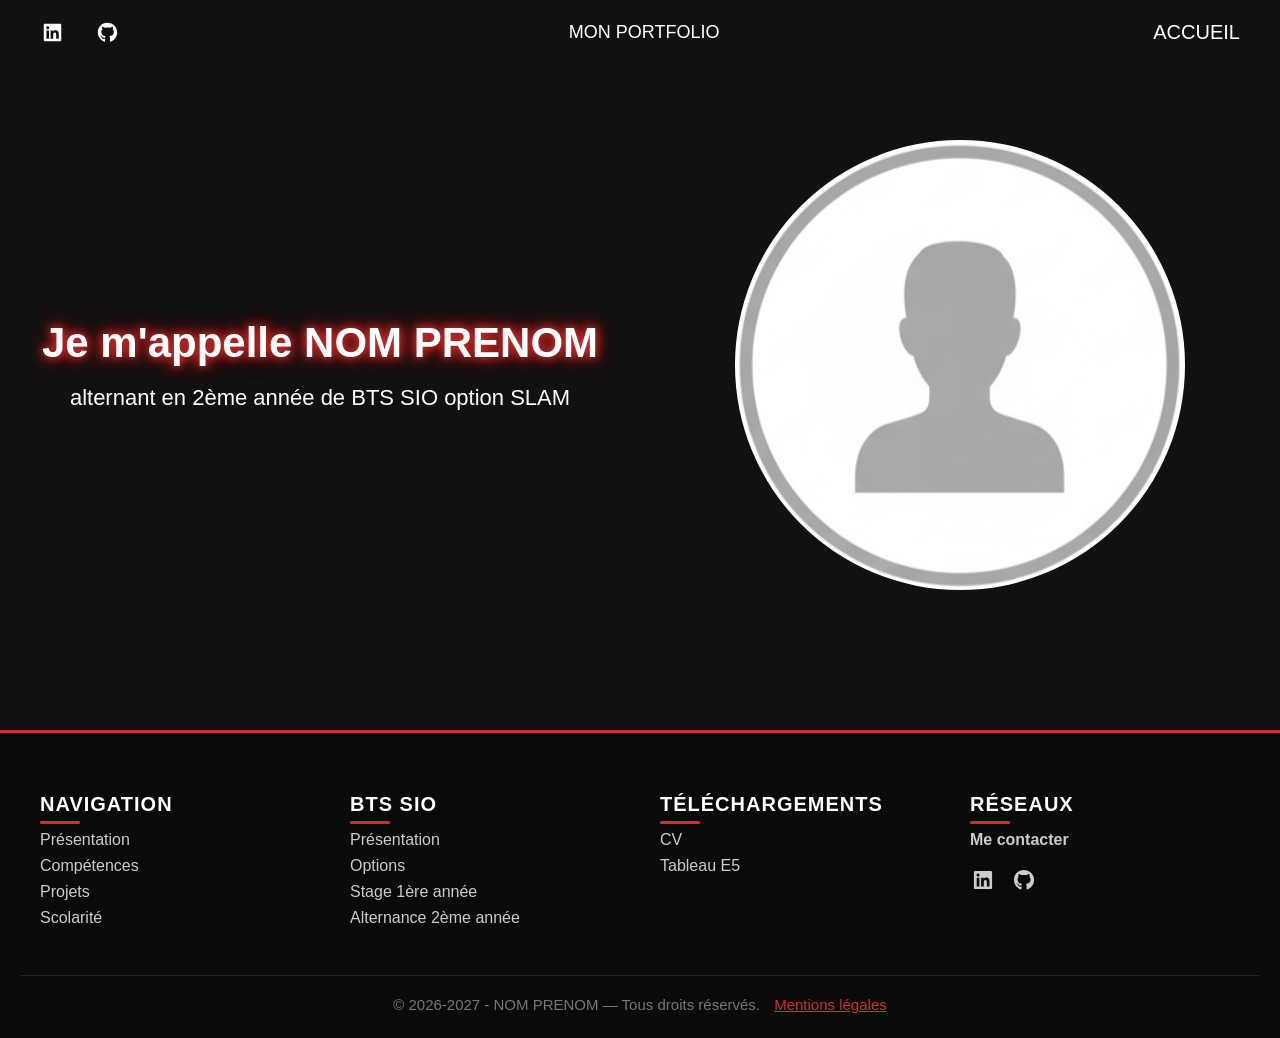
==== mentions-legales.html @ 079f1cc6 "ajout des mentions légales et du css" ====
<!DOCTYPE html>
<html lang="fr">
<head>
    <meta charset="UTF-8" />
    <meta name="viewport" content="width=device-width, initial-scale=1.0" />
    <title>NOM PRENOM</title>
    <link rel="website icon" type="jpg" href="assets/images/pp.jpg">
    <link rel="stylesheet" href="assets/css/style.css"/>
</head>

<body>
    <header class="header">
        <div class="socials">

            <a href="/" target="_blank" rel="noopener noreferrer" aria-label="Lien vers mon GitHub">
                <svg xmlns="http://www.w3.org/2000/svg" viewBox="0 0 640 640"><!--!Font Awesome Free v7.1.0 by @fontawesome - https://fontawesome.com License - https://fontawesome.com/license/free Copyright 2025 Fonticons, Inc.--><path d="M512 96L127.9 96C110.3 96 96 110.5 96 128.3L96 511.7C96 529.5 110.3 544 127.9 544L512 544C529.6 544 544 529.5 544 511.7L544 128.3C544 110.5 529.6 96 512 96zM231.4 480L165 480L165 266.2L231.5 266.2L231.5 480L231.4 480zM198.2 160C219.5 160 236.7 177.2 236.7 198.5C236.7 219.8 219.5 237 198.2 237C176.9 237 159.7 219.8 159.7 198.5C159.7 177.2 176.9 160 198.2 160zM480.3 480L413.9 480L413.9 376C413.9 351.2 413.4 319.3 379.4 319.3C344.8 319.3 339.5 346.3 339.5 374.2L339.5 480L273.1 480L273.1 266.2L336.8 266.2L336.8 295.4L337.7 295.4C346.6 278.6 368.3 260.9 400.6 260.9C467.8 260.9 480.3 305.2 480.3 362.8L480.3 480z"/></svg>
            </a>
            
            <a href="https://github.com/NeiLP14" target="_blank" rel="noopener noreferrer" aria-label="Lien vers mon GitHub">
                <svg xmlns="http://www.w3.org/2000/svg" viewBox="0 0 640 640"><!--!Font Awesome Free v7.1.0 by @fontawesome - https://fontawesome.com License - https://fontawesome.com/license/free Copyright 2025 Fonticons, Inc.--><path d="M237.9 461.4C237.9 463.4 235.6 465 232.7 465C229.4 465.3 227.1 463.7 227.1 461.4C227.1 459.4 229.4 457.8 232.3 457.8C235.3 457.5 237.9 459.1 237.9 461.4zM206.8 456.9C206.1 458.9 208.1 461.2 211.1 461.8C213.7 462.8 216.7 461.8 217.3 459.8C217.9 457.8 216 455.5 213 454.6C210.4 453.9 207.5 454.9 206.8 456.9zM251 455.2C248.1 455.9 246.1 457.8 246.4 460.1C246.7 462.1 249.3 463.4 252.3 462.7C255.2 462 257.2 460.1 256.9 458.1C256.6 456.2 253.9 454.9 251 455.2zM316.8 72C178.1 72 72 177.3 72 316C72 426.9 141.8 521.8 241.5 555.2C254.3 557.5 258.8 549.6 258.8 543.1C258.8 536.9 258.5 502.7 258.5 481.7C258.5 481.7 188.5 496.7 173.8 451.9C173.8 451.9 162.4 422.8 146 415.3C146 415.3 123.1 399.6 147.6 399.9C147.6 399.9 172.5 401.9 186.2 425.7C208.1 464.3 244.8 453.2 259.1 446.6C261.4 430.6 267.9 419.5 275.1 412.9C219.2 406.7 162.8 398.6 162.8 302.4C162.8 274.9 170.4 261.1 186.4 243.5C183.8 237 175.3 210.2 189 175.6C209.9 169.1 258 202.6 258 202.6C278 197 299.5 194.1 320.8 194.1C342.1 194.1 363.6 197 383.6 202.6C383.6 202.6 431.7 169 452.6 175.6C466.3 210.3 457.8 237 455.2 243.5C471.2 261.2 481 275 481 302.4C481 398.9 422.1 406.6 366.2 412.9C375.4 420.8 383.2 435.8 383.2 459.3C383.2 493 382.9 534.7 382.9 542.9C382.9 549.4 387.5 557.3 400.2 555C500.2 521.8 568 426.9 568 316C568 177.3 455.5 72 316.8 72zM169.2 416.9C167.9 417.9 168.2 420.2 169.9 422.1C171.5 423.7 173.8 424.4 175.1 423.1C176.4 422.1 176.1 419.8 174.4 417.9C172.8 416.3 170.5 415.6 169.2 416.9zM158.4 408.8C157.7 410.1 158.7 411.7 160.7 412.7C162.3 413.7 164.3 413.4 165 412C165.7 410.7 164.7 409.1 162.7 408.1C160.7 407.5 159.1 407.8 158.4 408.8zM190.8 444.4C189.2 445.7 189.8 448.7 192.1 450.6C194.4 452.9 197.3 453.2 198.6 451.6C199.9 450.3 199.3 447.3 197.3 445.4C195.1 443.1 192.1 442.8 190.8 444.4zM179.4 429.7C177.8 430.7 177.8 433.3 179.4 435.6C181 437.9 183.7 438.9 185 437.9C186.6 436.6 186.6 434 185 431.7C183.6 429.4 181 428.4 179.4 429.7z"/></svg>
            </a>

        </div>

        <a href="#" class="logo">
            <span class="text-main">MON PORTFOLIO</span>
            <span class="text-hover">HOPE</span>
        </a>

        <div class="accueil">
            <a href="index.html">ACCUEIL</a>
        </div>
    </header>


    <div id="overlay" class="overlay"></div>

    <main>
        <div class="container">
            <section>
                <div class="intro-presentation">
                    <div class="intro-text">
                        <h1>Je m'appelle NOM PRENOM</h1>
                        <br>
                        <p>alternant en 2ème année de BTS SIO option SLAM </p>
                    </div>

                    <div class="intro-img">
                        <img src="assets/images/pp_defaut.PNG" alt="profil" class="pp"/>
                    </div>
                </div>
            </section>
        </div>
    </main>

    <footer class="footer">
        <div class="footer-container">

            <!-- Colonne 1 -->
            <div class="footer-col">
                <h4>Navigation</h4>
                <a href="#presentation">Présentation</a>
                <a href="#competences">Compétences</a>
                <a href="#projets">Projets</a>
                <a href="#scolarite">Scolarité</a>
            </div>

            <!-- Colonne 2 -->
            <div class="footer-col">
                <h4>BTS SIO</h4>
                <a href="#presentation-bts">Présentation</a>
                <a href="#bts-options">Options</a>
                <a href="#stage1">Stage 1ère année</a>
                <a href="#alternance">Alternance 2ème année</a>
            </div>

            <!-- Colonne 3 -->
            <div class="footer-col">
                <h4>Téléchargements</h4>
                <a href="#" download>CV</a>
                <a href="#" download>Tableau E5</a>
            </div>

            <!-- Colonne 4 -->
            <div class="footer-col">
                <h4>Réseaux</h4>
                <a href="#" class="footer-contact">Me contacter</a>
                <div class="footer-socials">
                    <a href="/" target="_blank" rel="noopener noreferrer" aria-label="Lien vers mon GitHub">
                        <svg xmlns="http://www.w3.org/2000/svg" viewBox="0 0 640 640"><!--!Font Awesome Free v7.1.0 by @fontawesome - https://fontawesome.com License - https://fontawesome.com/license/free Copyright 2025 Fonticons, Inc.--><path d="M512 96L127.9 96C110.3 96 96 110.5 96 128.3L96 511.7C96 529.5 110.3 544 127.9 544L512 544C529.6 544 544 529.5 544 511.7L544 128.3C544 110.5 529.6 96 512 96zM231.4 480L165 480L165 266.2L231.5 266.2L231.5 480L231.4 480zM198.2 160C219.5 160 236.7 177.2 236.7 198.5C236.7 219.8 219.5 237 198.2 237C176.9 237 159.7 219.8 159.7 198.5C159.7 177.2 176.9 160 198.2 160zM480.3 480L413.9 480L413.9 376C413.9 351.2 413.4 319.3 379.4 319.3C344.8 319.3 339.5 346.3 339.5 374.2L339.5 480L273.1 480L273.1 266.2L336.8 266.2L336.8 295.4L337.7 295.4C346.6 278.6 368.3 260.9 400.6 260.9C467.8 260.9 480.3 305.2 480.3 362.8L480.3 480z"/></svg>
                    </a>
                    
                    <a href="https://github.com/NeiLP14" target="_blank" rel="noopener noreferrer" aria-label="Lien vers mon GitHub">
                        <svg xmlns="http://www.w3.org/2000/svg" viewBox="0 0 640 640"><!--!Font Awesome Free v7.1.0 by @fontawesome - https://fontawesome.com License - https://fontawesome.com/license/free Copyright 2025 Fonticons, Inc.--><path d="M237.9 461.4C237.9 463.4 235.6 465 232.7 465C229.4 465.3 227.1 463.7 227.1 461.4C227.1 459.4 229.4 457.8 232.3 457.8C235.3 457.5 237.9 459.1 237.9 461.4zM206.8 456.9C206.1 458.9 208.1 461.2 211.1 461.8C213.7 462.8 216.7 461.8 217.3 459.8C217.9 457.8 216 455.5 213 454.6C210.4 453.9 207.5 454.9 206.8 456.9zM251 455.2C248.1 455.9 246.1 457.8 246.4 460.1C246.7 462.1 249.3 463.4 252.3 462.7C255.2 462 257.2 460.1 256.9 458.1C256.6 456.2 253.9 454.9 251 455.2zM316.8 72C178.1 72 72 177.3 72 316C72 426.9 141.8 521.8 241.5 555.2C254.3 557.5 258.8 549.6 258.8 543.1C258.8 536.9 258.5 502.7 258.5 481.7C258.5 481.7 188.5 496.7 173.8 451.9C173.8 451.9 162.4 422.8 146 415.3C146 415.3 123.1 399.6 147.6 399.9C147.6 399.9 172.5 401.9 186.2 425.7C208.1 464.3 244.8 453.2 259.1 446.6C261.4 430.6 267.9 419.5 275.1 412.9C219.2 406.7 162.8 398.6 162.8 302.4C162.8 274.9 170.4 261.1 186.4 243.5C183.8 237 175.3 210.2 189 175.6C209.9 169.1 258 202.6 258 202.6C278 197 299.5 194.1 320.8 194.1C342.1 194.1 363.6 197 383.6 202.6C383.6 202.6 431.7 169 452.6 175.6C466.3 210.3 457.8 237 455.2 243.5C471.2 261.2 481 275 481 302.4C481 398.9 422.1 406.6 366.2 412.9C375.4 420.8 383.2 435.8 383.2 459.3C383.2 493 382.9 534.7 382.9 542.9C382.9 549.4 387.5 557.3 400.2 555C500.2 521.8 568 426.9 568 316C568 177.3 455.5 72 316.8 72zM169.2 416.9C167.9 417.9 168.2 420.2 169.9 422.1C171.5 423.7 173.8 424.4 175.1 423.1C176.4 422.1 176.1 419.8 174.4 417.9C172.8 416.3 170.5 415.6 169.2 416.9zM158.4 408.8C157.7 410.1 158.7 411.7 160.7 412.7C162.3 413.7 164.3 413.4 165 412C165.7 410.7 164.7 409.1 162.7 408.1C160.7 407.5 159.1 407.8 158.4 408.8zM190.8 444.4C189.2 445.7 189.8 448.7 192.1 450.6C194.4 452.9 197.3 453.2 198.6 451.6C199.9 450.3 199.3 447.3 197.3 445.4C195.1 443.1 192.1 442.8 190.8 444.4zM179.4 429.7C177.8 430.7 177.8 433.3 179.4 435.6C181 437.9 183.7 438.9 185 437.9C186.6 436.6 186.6 434 185 431.7C183.6 429.4 181 428.4 179.4 429.7z"/></svg>
                    </a>
                </div>
            </div>

        </div>

        <div class="footer-bottom">
            © 2026-2027 - NOM PRENOM — Tous droits réservés.
            <a href="mentions-legales.html">Mentions légales</a>
        </div>
    </footer>


    <script src="assets/javascript/script.js"></script>
</body>
---- assets/css/style.css ----
@import url("navbar.css");
@import url("intro.css");
@import url("accueil.css");
@import url("apropos.css");
@import url("scolarite.css");
@import url("projekt.css");
@import url("footer.css");

* {
    margin: 0;
    padding: 0;
    box-sizing: border-box;
    font-family: "Helvetica", sans-serif;
}

main {
    padding-top: 80px; 
}

body {
    background: #111;
    color: #fff;
    overflow-x: hidden;
}

.bg-light {
    background-color: #eee;
    color: #111;
}
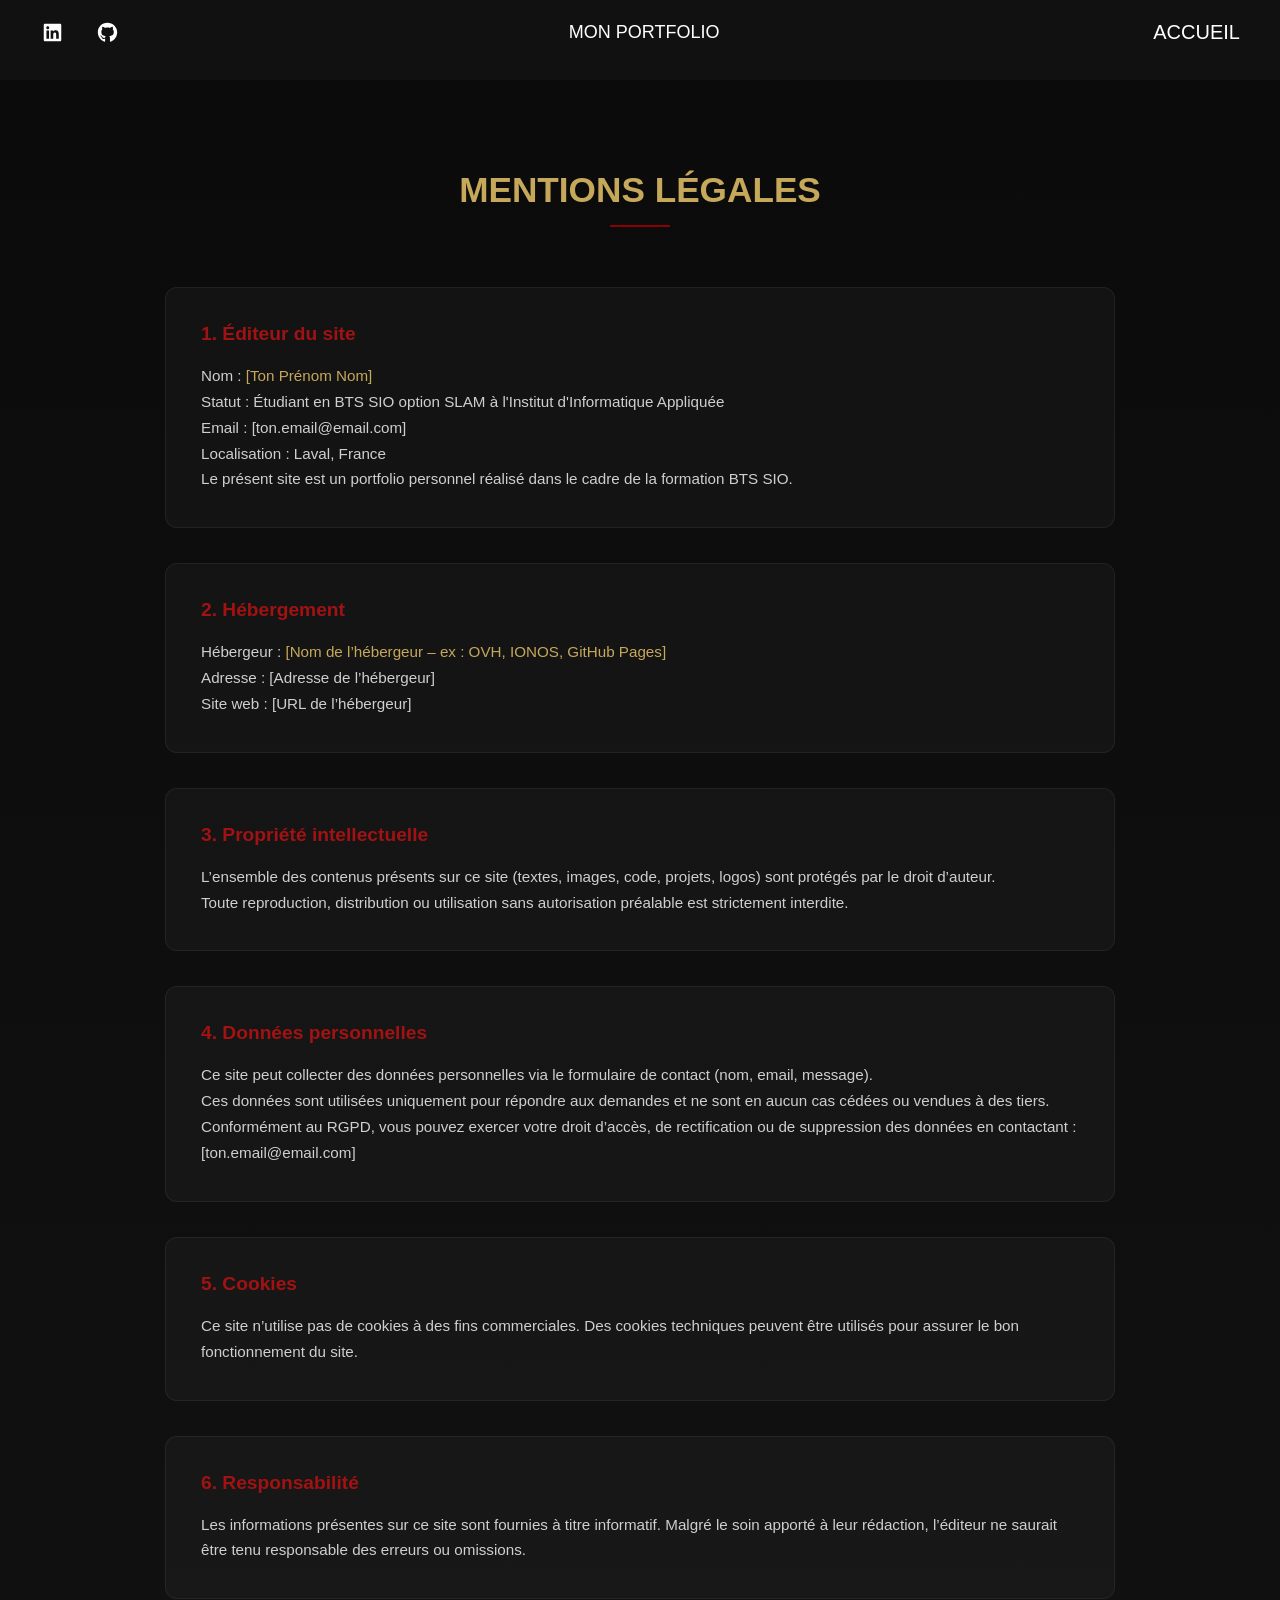
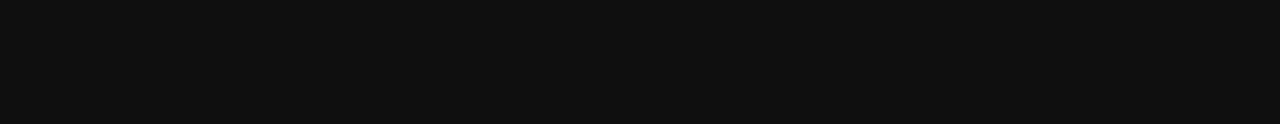
==== commit e68cfdd4: "ajout de la section "Mentions légales" avec le style associé et mise à jour du README" ====
--- a/mentions-legales.html
+++ b/mentions-legales.html
@@ -32,78 +32,88 @@
         </div>
     </header>
 
-
     <div id="overlay" class="overlay"></div>
 
     <main>
         <div class="container">
-            <section>
-                <div class="intro-presentation">
-                    <div class="intro-text">
-                        <h1>Je m'appelle NOM PRENOM</h1>
-                        <br>
-                        <p>alternant en 2ème année de BTS SIO option SLAM </p>
+                <section id="mentions-legales">
+                    <div class="ml-container">
+                        <h2>MENTIONS LÉGALES</h2>
+
+                        <div class="ml-bloc">
+                            <h3>1. Éditeur du site</h3>
+                            <p>
+                                Nom : <span class="highlight">[Ton Prénom Nom]</span><br>
+                                Statut : Étudiant en BTS SIO option SLAM à l'Institut d'Informatique Appliquée<br>
+                                Email : [ton.email@email.com]<br>
+                                Localisation : Laval, France
+                            </p>
+                            <p>
+                                Le présent site est un portfolio personnel réalisé dans le cadre 
+                                de la formation BTS SIO.
+                            </p>
+                        </div>
+
+                        <div class="ml-bloc">
+                            <h3>2. Hébergement</h3>
+                            <p>
+                                Hébergeur : <span class="highlight">[Nom de l’hébergeur – ex : OVH, IONOS, GitHub Pages]</span><br>
+                                Adresse : [Adresse de l’hébergeur]<br>
+                                Site web : [URL de l’hébergeur]
+                            </p>
+                        </div>
+
+                        <div class="ml-bloc">
+                            <h3>3. Propriété intellectuelle</h3>
+                            <p>
+                                L’ensemble des contenus présents sur ce site (textes, images, code, 
+                                projets, logos) sont protégés par le droit d’auteur.
+                            </p>
+                            <p>
+                                Toute reproduction, distribution ou utilisation sans autorisation 
+                                préalable est strictement interdite.
+                            </p>
+                        </div>
+
+                        <div class="ml-bloc">
+                            <h3>4. Données personnelles</h3>
+                            <p>
+                                Ce site peut collecter des données personnelles via le formulaire de contact 
+                                (nom, email, message).
+                            </p>
+                            <p>
+                                Ces données sont utilisées uniquement pour répondre aux demandes 
+                                et ne sont en aucun cas cédées ou vendues à des tiers.
+                            </p>
+                            <p>
+                                Conformément au RGPD, vous pouvez exercer votre droit d’accès, 
+                                de rectification ou de suppression des données en contactant : 
+                                [ton.email@email.com]
+                            </p>
+                        </div>
+
+                        <div class="ml-bloc">
+                            <h3>5. Cookies</h3>
+                            <p>
+                                Ce site n’utilise pas de cookies à des fins commerciales.
+                                Des cookies techniques peuvent être utilisés pour assurer 
+                                le bon fonctionnement du site.
+                            </p>
+                        </div>
+
+                        <div class="ml-bloc">
+                            <h3>6. Responsabilité</h3>
+                            <p>
+                                Les informations présentes sur ce site sont fournies à titre informatif. 
+                                Malgré le soin apporté à leur rédaction, l’éditeur ne saurait être tenu 
+                                responsable des erreurs ou omissions.
+                            </p>
+                        </div>
+
                     </div>
-
-                    <div class="intro-img">
-                        <img src="assets/images/pp_defaut.PNG" alt="profil" class="pp"/>
-                    </div>
-                </div>
             </section>
         </div>
     </main>
 
-    <footer class="footer">
-        <div class="footer-container">
-
-            <!-- Colonne 1 -->
-            <div class="footer-col">
-                <h4>Navigation</h4>
-                <a href="#presentation">Présentation</a>
-                <a href="#competences">Compétences</a>
-                <a href="#projets">Projets</a>
-                <a href="#scolarite">Scolarité</a>
-            </div>
-
-            <!-- Colonne 2 -->
-            <div class="footer-col">
-                <h4>BTS SIO</h4>
-                <a href="#presentation-bts">Présentation</a>
-                <a href="#bts-options">Options</a>
-                <a href="#stage1">Stage 1ère année</a>
-                <a href="#alternance">Alternance 2ème année</a>
-            </div>
-
-            <!-- Colonne 3 -->
-            <div class="footer-col">
-                <h4>Téléchargements</h4>
-                <a href="#" download>CV</a>
-                <a href="#" download>Tableau E5</a>
-            </div>
-
-            <!-- Colonne 4 -->
-            <div class="footer-col">
-                <h4>Réseaux</h4>
-                <a href="#" class="footer-contact">Me contacter</a>
-                <div class="footer-socials">
-                    <a href="/" target="_blank" rel="noopener noreferrer" aria-label="Lien vers mon GitHub">
-                        <svg xmlns="http://www.w3.org/2000/svg" viewBox="0 0 640 640"><!--!Font Awesome Free v7.1.0 by @fontawesome - https://fontawesome.com License - https://fontawesome.com/license/free Copyright 2025 Fonticons, Inc.--><path d="M512 96L127.9 96C110.3 96 96 110.5 96 128.3L96 511.7C96 529.5 110.3 544 127.9 544L512 544C529.6 544 544 529.5 544 511.7L544 128.3C544 110.5 529.6 96 512 96zM231.4 480L165 480L165 266.2L231.5 266.2L231.5 480L231.4 480zM198.2 160C219.5 160 236.7 177.2 236.7 198.5C236.7 219.8 219.5 237 198.2 237C176.9 237 159.7 219.8 159.7 198.5C159.7 177.2 176.9 160 198.2 160zM480.3 480L413.9 480L413.9 376C413.9 351.2 413.4 319.3 379.4 319.3C344.8 319.3 339.5 346.3 339.5 374.2L339.5 480L273.1 480L273.1 266.2L336.8 266.2L336.8 295.4L337.7 295.4C346.6 278.6 368.3 260.9 400.6 260.9C467.8 260.9 480.3 305.2 480.3 362.8L480.3 480z"/></svg>
-                    </a>
-                    
-                    <a href="https://github.com/NeiLP14" target="_blank" rel="noopener noreferrer" aria-label="Lien vers mon GitHub">
-                        <svg xmlns="http://www.w3.org/2000/svg" viewBox="0 0 640 640"><!--!Font Awesome Free v7.1.0 by @fontawesome - https://fontawesome.com License - https://fontawesome.com/license/free Copyright 2025 Fonticons, Inc.--><path d="M237.9 461.4C237.9 463.4 235.6 465 232.7 465C229.4 465.3 227.1 463.7 227.1 461.4C227.1 459.4 229.4 457.8 232.3 457.8C235.3 457.5 237.9 459.1 237.9 461.4zM206.8 456.9C206.1 458.9 208.1 461.2 211.1 461.8C213.7 462.8 216.7 461.8 217.3 459.8C217.9 457.8 216 455.5 213 454.6C210.4 453.9 207.5 454.9 206.8 456.9zM251 455.2C248.1 455.9 246.1 457.8 246.4 460.1C246.7 462.1 249.3 463.4 252.3 462.7C255.2 462 257.2 460.1 256.9 458.1C256.6 456.2 253.9 454.9 251 455.2zM316.8 72C178.1 72 72 177.3 72 316C72 426.9 141.8 521.8 241.5 555.2C254.3 557.5 258.8 549.6 258.8 543.1C258.8 536.9 258.5 502.7 258.5 481.7C258.5 481.7 188.5 496.7 173.8 451.9C173.8 451.9 162.4 422.8 146 415.3C146 415.3 123.1 399.6 147.6 399.9C147.6 399.9 172.5 401.9 186.2 425.7C208.1 464.3 244.8 453.2 259.1 446.6C261.4 430.6 267.9 419.5 275.1 412.9C219.2 406.7 162.8 398.6 162.8 302.4C162.8 274.9 170.4 261.1 186.4 243.5C183.8 237 175.3 210.2 189 175.6C209.9 169.1 258 202.6 258 202.6C278 197 299.5 194.1 320.8 194.1C342.1 194.1 363.6 197 383.6 202.6C383.6 202.6 431.7 169 452.6 175.6C466.3 210.3 457.8 237 455.2 243.5C471.2 261.2 481 275 481 302.4C481 398.9 422.1 406.6 366.2 412.9C375.4 420.8 383.2 435.8 383.2 459.3C383.2 493 382.9 534.7 382.9 542.9C382.9 549.4 387.5 557.3 400.2 555C500.2 521.8 568 426.9 568 316C568 177.3 455.5 72 316.8 72zM169.2 416.9C167.9 417.9 168.2 420.2 169.9 422.1C171.5 423.7 173.8 424.4 175.1 423.1C176.4 422.1 176.1 419.8 174.4 417.9C172.8 416.3 170.5 415.6 169.2 416.9zM158.4 408.8C157.7 410.1 158.7 411.7 160.7 412.7C162.3 413.7 164.3 413.4 165 412C165.7 410.7 164.7 409.1 162.7 408.1C160.7 407.5 159.1 407.8 158.4 408.8zM190.8 444.4C189.2 445.7 189.8 448.7 192.1 450.6C194.4 452.9 197.3 453.2 198.6 451.6C199.9 450.3 199.3 447.3 197.3 445.4C195.1 443.1 192.1 442.8 190.8 444.4zM179.4 429.7C177.8 430.7 177.8 433.3 179.4 435.6C181 437.9 183.7 438.9 185 437.9C186.6 436.6 186.6 434 185 431.7C183.6 429.4 181 428.4 179.4 429.7z"/></svg>
-                    </a>
-                </div>
-            </div>
-
-        </div>
-
-        <div class="footer-bottom">
-            © 2026-2027 - NOM PRENOM — Tous droits réservés.
-            <a href="mentions-legales.html">Mentions légales</a>
-        </div>
-    </footer>
-
-
     <script src="assets/javascript/script.js"></script>
 </body>
--- a/assets/css/style.css
+++ b/assets/css/style.css
@@ -4,6 +4,8 @@
 @import url("apropos.css");
 @import url("scolarite.css");
 @import url("projekt.css");
+@import url("veille.css");
+@import url("mentions.css");
 @import url("footer.css");
 
 * {
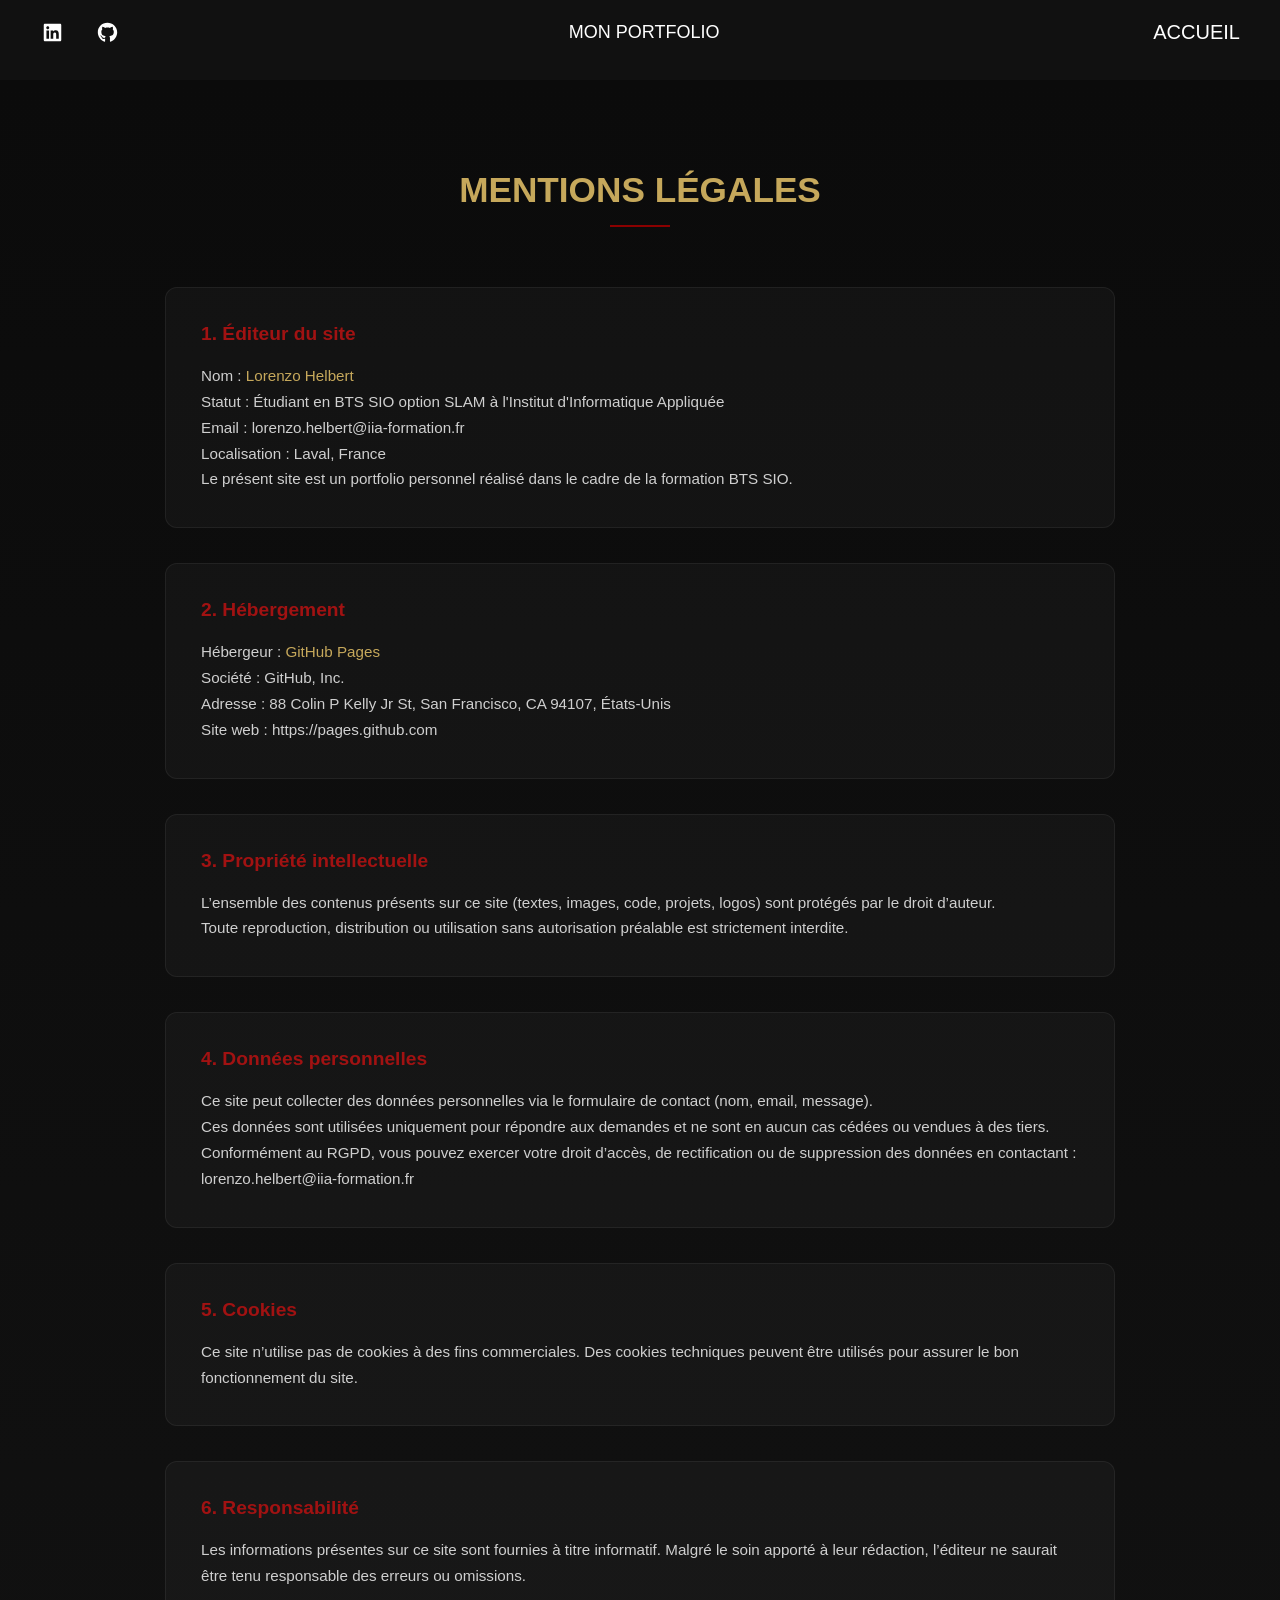
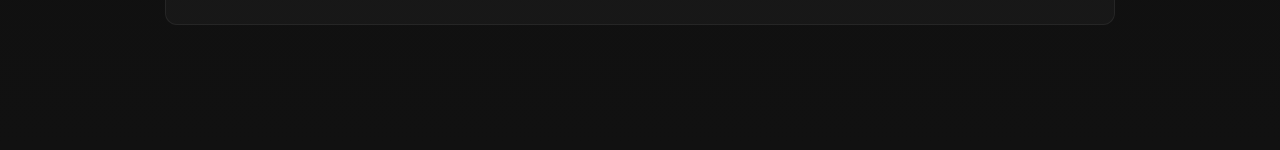
==== commit 61859f4f: "mentions légales" ====
--- a/mentions-legales.html
+++ b/mentions-legales.html
@@ -43,9 +43,9 @@
                         <div class="ml-bloc">
                             <h3>1. Éditeur du site</h3>
                             <p>
-                                Nom : <span class="highlight">[Ton Prénom Nom]</span><br>
+                                Nom : <span class="highlight">Lorenzo Helbert</span><br>
                                 Statut : Étudiant en BTS SIO option SLAM à l'Institut d'Informatique Appliquée<br>
-                                Email : [ton.email@email.com]<br>
+                                Email : lorenzo.helbert@iia-formation.fr<br>
                                 Localisation : Laval, France
                             </p>
                             <p>
@@ -57,9 +57,10 @@
                         <div class="ml-bloc">
                             <h3>2. Hébergement</h3>
                             <p>
-                                Hébergeur : <span class="highlight">[Nom de l’hébergeur – ex : OVH, IONOS, GitHub Pages]</span><br>
-                                Adresse : [Adresse de l’hébergeur]<br>
-                                Site web : [URL de l’hébergeur]
+                                Hébergeur : <span class="highlight">GitHub Pages</span><br>
+                                Société : GitHub, Inc.<br>
+                                Adresse : 88 Colin P Kelly Jr St, San Francisco, CA 94107, États-Unis<br>
+                                Site web : https://pages.github.com
                             </p>
                         </div>
 
@@ -88,7 +89,7 @@
                             <p>
                                 Conformément au RGPD, vous pouvez exercer votre droit d’accès, 
                                 de rectification ou de suppression des données en contactant : 
-                                [ton.email@email.com]
+                                lorenzo.helbert@iia-formation.fr
                             </p>
                         </div>
 
--- a/assets/css/style.css
+++ b/assets/css/style.css
@@ -2,6 +2,8 @@
 @import url("intro.css");
 @import url("accueil.css");
 @import url("apropos.css");
+@import url("interets.css");
+@import url("tab_e5.css");
 @import url("scolarite.css");
 @import url("projekt.css");
 @import url("veille.css");
